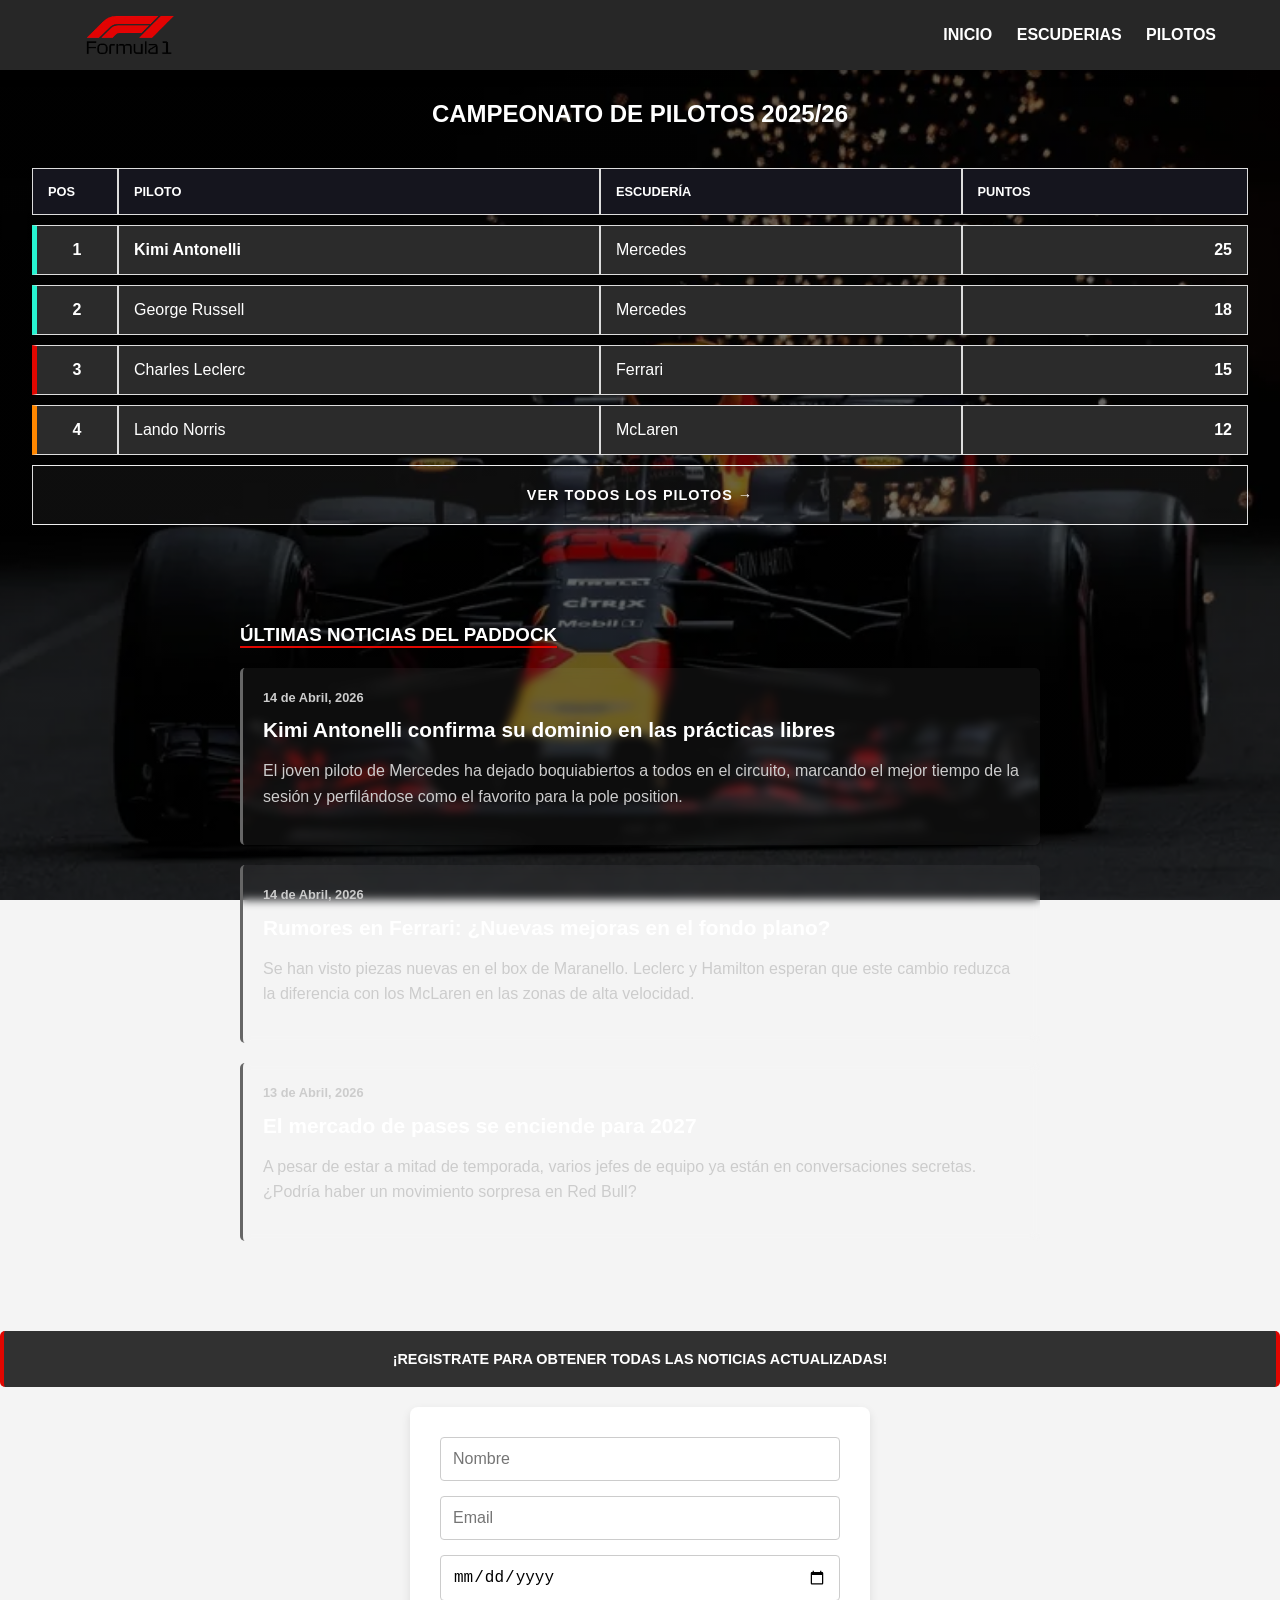
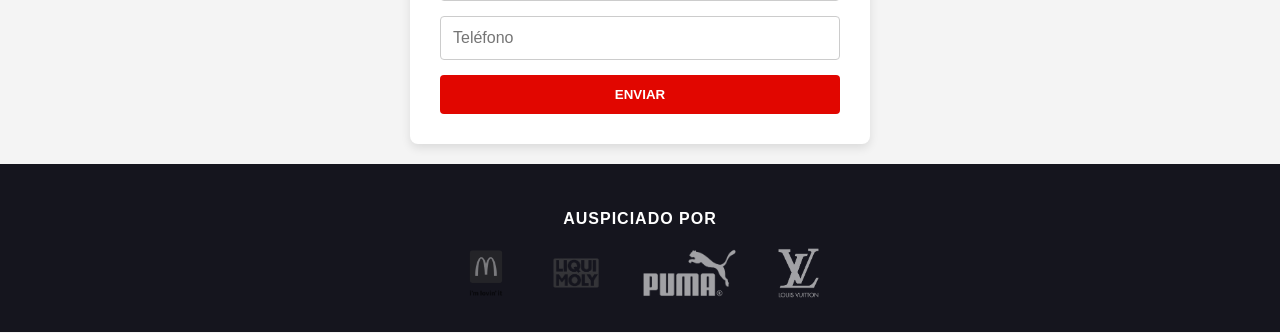
==== HTML/index.html @ a5a4f0b1 "first commit" ====
<!doctype html>
<html lang="es"> <head>
    <title>Formula 1</title>
    <meta charset="utf-8" />
    <meta name="viewport" content="width=device-width, initial-scale=1" />
    <link rel="stylesheet" href="../CSS/style.css" />
  </head>
  <body alt="Logo Formula 1"> 
    <header class="navbar"> 
      <h1 logo><img src="../img/F1_logo_mini.webp" alt="Logo Formula 1"></h1>
      <nav class="topnav">
        <a href="index.html">Inicio</a>
        <a href="escuderias.html">Escuderias</a>
        <a href="pilotos.html">Pilotos</a>
      </nav>
    </header>

    <div class="content">
  <h2 class="table-title">Campeonato de Pilotos 2025/26</h2>
  <table class="f1-table">
    <thead>
      <tr>
        <th>Pos</th>
        <th>Piloto</th>
        <th>Escudería</th>
        <th>Puntos</th>
      </tr>
    </thead>
    <tbody>
      <tr class="mercedes-tabla">
        <td class="pos">1</td>
        <td><strong>Kimi Antonelli</strong></td>
        <td>Mercedes</td>
        <td class="pts">25</td>
      </tr>
      <tr class="mercedes-tabla">
        <td class="pos">2</td>
        <td>George Russell</td>
        <td>Mercedes</td>
        <td class="pts">18</td>
      </tr>
      <tr class="ferrari-tabla">
        <td class="pos">3</td>
        <td>Charles Leclerc</td>
        <td>Ferrari</td>
        <td class="pts">15</td>
      </tr>
      <tr class="mclaren-tabla">
        <td class="pos">4</td>
        <td>Lando Norris</td>
        <td>McLaren</td>
        <td class="pts">12</td>
      </tr>
    <tr class="view-more-row">
        <td colspan="4">
          <a href="pilotos.html" class="view-more-link">Ver todos los pilotos →</a>
        </td>
      </tr>
    </tbody>
  </table>
</div>
<section class="news-section">
    <h3>Últimas Noticias del Paddock</h3>
    
    <article class="news-card">
        <p class="news-date">14 de Abril, 2026</p>
        <h4>Kimi Antonelli confirma su dominio en las prácticas libres</h4>
        <p>El joven piloto de Mercedes ha dejado boquiabiertos a todos en el circuito, marcando el mejor tiempo de la sesión y perfilándose como el favorito para la pole position.</p>
    </article>

    <article class="news-card">
        <p class="news-date">14 de Abril, 2026</p>
        <h4>Rumores en Ferrari: ¿Nuevas mejoras en el fondo plano?</h4>
        <p>Se han visto piezas nuevas en el box de Maranello. Leclerc y Hamilton esperan que este cambio reduzca la diferencia con los McLaren en las zonas de alta velocidad.</p>
    </article>

    <article class="news-card">
        <p class="news-date">13 de Abril, 2026</p>
        <h4>El mercado de pases se enciende para 2027</h4>
        <p>A pesar de estar a mitad de temporada, varios jefes de equipo ya están en conversaciones secretas. ¿Podría haber un movimiento sorpresa en Red Bull?</p>
    </article>
</section>

    <div class="content">
      <p>¡Registrate para obtener todas las noticias actualizadas!</p>

      <form>
        <input type="text" placeholder="Nombre" required name="Nombre" minlength="3">
        <input type="email" placeholder="Email" required name="Email">
        <input type="date" name="Fecha">
        <input type="text" placeholder="Teléfono" name="Teléfono">
        <input type="submit" value="Enviar">
      </form>
    </div>

    <footer class="footer"> 
  <p>Auspiciado por</p>
  <div class="sponsors-container"> <a href="https://www.mcdonalds.com" target="_blank" class="sponsor-link">
      <img src="../img/mcdonalds-logo-png_seeklogo-514642.webp" alt="Logo MC DONALDS" class="sponsor-logo">
    </a>

    <a href="https://www.liqui-moly.com" target="_blank" class="sponsor-link">
      <img src="../img/liqui-moly-logo.webp" alt="Logo LIQUI MOLY" class="sponsor-logo">
    </a>

    <a href="https://www.puma.com" target="_blank" class="sponsor-link">
      <img src="../img/puma-logo-png.webp" alt="Logo PUMA" class="sponsor-logo">
    </a>

    <a href="https://la.louisvuitton.com/" target="_blank" class="sponsor-link">
      <img src="../img/Louis-Vuitton-Logo-PNG.webp" alt="Logo LOUIS VUITTON" class="sponsor-logo">
    </a>
    
    
  </div>
</footer>
    </footer>
  </body>
</html>
---- CSS/style.css ----
.navbar {
    display: flex;
    justify-content: space-between; /* Empuja el logo a un extremo y la nav al otro */
    align-items: center; /* Los centra verticalmente */
    padding: 10px 20px;
    background-color: #15151e; /* Un color oscuro estilo F1 */
    color: white;
}

.topnav a {
    color: white;
    text-decoration: none;
    margin-left: 15px;
}


table {
    width: 100%;
    border-collapse: collapse; /* Quita el espacio doble entre bordes */
    margin: 20px 0;
}

th, td {
    border: 1px solid #ddd;
    padding: 12px;
    text-align: left;
}

th {
    background-color: #e10600; /* El rojo característico de F1 */
    color: white;
}
/* 1. Estilos generales para que la página se vea limpia */
body {
    font-family: Arial, sans-serif;
    margin: 0;
    background-color: #f4f4f4;
}

.navbar {
    display: flex;
    justify-content: space-between;
    align-items: center;
    
    /* 1. Reducimos la altura */
    padding: 5px 5%;          /* Bajamos el padding vertical de 10px a 5px */
    height: 60px;             /* Forzamos una altura fija más pequeña */
    
    background-color: #272727;
    color: white;

    /* 2. El truco para que se quede arriba al scrollear */
    position: sticky;         /* Lo hace "pegajoso" */
    top: 0;                   /* Se queda pegado justo en el borde superior */
    z-index: 1000;            /* Asegura que pase por ENCIMA de las fotos y tablas */
    
    /* Opcional: una pequeña sombra para que se note que flota sobre el fondo */
    box-shadow: 0 2px 10px rgba(0,0,0,0.5); 
}

/* Ajustamos el tamaño del logo para que quepa en el nav más chico */
.navbar img {
    height: 30px;             /* Bajamos de 40px a 30px */
    width: auto;
}

/* 3. Estilo para el Logo */
.navbar img {
    height: 100px;              /* Controlamos el tamaño del logo */
    display: block;
}

/* 4. El Menú de Navegación */
.topnav a {
    color: white;              /* Texto blanco */
    text-decoration: none;     /* Quita el subrayado de los links */
    margin-left: 20px;         /* Separa los links entre sí */
    font-weight: bold;
    text-transform: uppercase; /* Todo en mayúsculas como en la F1 */
    transition: 0.3s;          /* Para que el cambio de color sea suave */
}

/* 5. Efecto al pasar el mouse (Hover) */
.topnav a:hover {
    color: #e10600;            /* Rojo Ferrari/F1 al pasar el mouse */
}

/* Contenedor del formulario */
form {
    background-color: white;
    padding: 30px;
    border-radius: 8px; /* Bordes redondeados */
    box-shadow: 0 4px 10px rgba(0, 0, 0, 0.1); /* Una sombra suave para darle relieve */
    max-width: 400px; /* Evita que el formulario sea gigante */
    margin: 20px auto; /* Lo centra en la pantalla */
    display: flex;
    flex-direction: column; /* Pone un input debajo del otro */
    gap: 15px; /* Crea espacio uniforme entre cada input */
}

/* Estilo para los campos de texto, email y fecha */
input[type="text"],
input[type="email"],
input[type="date"] {
    padding: 12px;
    border: 1px solid #ccc;
    border-radius: 4px;
    font-size: 16px;
    outline: none; /* Quita el borde azul por defecto al hacer click */
    transition: border-color 0.3s;
}

/* Cambio de color cuando el usuario hace click para escribir */
input:focus {
    border-color: #e10600; /* Rojo F1 para indicar que estás escribiendo ahí */
}

/* El botón de enviar */
input[type="submit"] {
    background-color: #e10600;
    color: white;
    padding: 12px;
    border: none;
    border-radius: 4px;
    font-weight: bold;
    cursor: pointer; /* Cambia el cursor a una mano */
    text-transform: uppercase;
    transition: background-color 0.3s;
}

/* Efecto al pasar el mouse por el botón */
input[type="submit"]:hover {
    background-color: #b00500; /* Un rojo más oscuro al presionar */
}
body {
    /* Reemplaza la URL por una imagen HD de F1 */
    background-image: linear-gradient(rgba(0, 0, 0, 0.6), rgba(0, 0, 0, 0.6)), 
                      url(../img/f1_wallpaper.webp);
    
    background-size: cover;       /* La imagen cubre toda la pantalla */
    background-position: center;  /* Centra la foto */
    background-attachment: fixed; /* La imagen se queda quieta mientras haces scroll */
    background-repeat: no-repeat;
    
    margin: 0;
    font-family: Arial, sans-serif;
    color: white; /* Texto blanco para que resalte */
}

/* Estilos para el Footer */
.footer {
    background-color: #15151e; /* Fondo oscuro F1 */
    color: white;
    padding: 30px 20px;
    text-align: center;
}

.footer p {
    text-transform: uppercase;
    font-weight: bold;
    margin-bottom: 20px;
    letter-spacing: 1px;
}

/* 1. Contenedor de logos: Alineación con Flexbox */
.sponsors-container {
    display: flex;
    justify-content: center; /* Centra los logos horizontalmente */
    align-items: center;     /* Los centra verticalmente entre ellos */
    gap: 40px;               /* Espacio uniforme entre cada logo */
    flex-wrap: wrap;         /* Si no caben en la pantalla (móvil), se bajan */
}

/* 2. Estilo base de los logos */
.sponsor-logo {
    height: 50px;            /* Controlamos la altura para que sean uniformes */
    width: auto;             /* Mantiene la proporción */
    
    /* Filtro a Blanco y Negro y opacidad baja */
    filter: grayscale(100%); /* Convierte a B&N completo */
    opacity: 0.6;            /* Lo hace un poco transparente */
    
    transition: all 0.4s ease; /* Suaviza el cambio al pasar el mouse */
}

/* 3. Efecto al pasar el mouse (Hover) */
.sponsor-link:hover .sponsor-logo {
    filter: grayscale(0%);   /* Vuelve a su color original */
    opacity: 1;              /* Opacidad total */
    transform: scale(1.4);   /* Un ligero aumento de tamaño */
}

/* Contenedor y Título */
.table-title {
    text-align: center;
    text-transform: uppercase;
    color: #ffffff;
    font-family: 'F1-Bold', sans-serif; /* Si tuvieras la fuente */
    margin: 30px 0;
}

/* Estilo Base de la Tabla */
.f1-table {
    width: 90%;
    margin: 0 auto;
    border-collapse: separate; /* Permite redondear bordes de filas */
    border-spacing: 0 8px;    /* Separa un poco las filas entre sí */
}

.f1-table th {
    background-color: #15151e;
    color: white;
    padding: 15px;
    text-transform: uppercase;
    font-size: 0.8rem;
}

.f1-table td {
    background-color: rgb(43, 43, 43);
    padding: 15px;
    border-top: 1px solid #eee;
    border-bottom: 1px solid #eee;
}

/* Alineación de datos */
.pos { font-weight: bold; text-align: center; width: 50px; }
.pts { font-weight: bold; text-align: right; }


.mercedes-tabla { border-left: 5px solid #27f4d2; } /* Verde Turquesa Mercedes */
.ferrari-tabla  { border-left: 5px solid #e10600; } /* Rojo Ferrari */
.mclaren-tabla  { border-left: 5px solid #ff8700; } /* Naranja McLaren */
.redbull-tabla  { border-left: 5px solid #3671C6; } /* Azul Red Bull */

/* 1. Asegúrate de que la tabla NO colapse sus bordes */
.f1-table {
    width: 95%;
    border-collapse: separate; 
    border-spacing: 0 10px; /* Esto da el efecto de filas separadas */
}

/* 2. En lugar de darle el borde al <tr>, se lo damos a los <td> */
/* Pero solo a los de esa clase específica */

.mercedes-tabla td { border-top: 1px solid #ddd; border-bottom: 1px solid #ddd; }
.mercedes-tabla td:first-child { 
    border-left: 5px solid #27f4d2; /* Color Mercedes */
}

.ferrari-tabla td { border-top: 1px solid #ddd; border-bottom: 1px solid #ddd; }
.ferrari-tabla td:first-child { 
    border-left: 5px solid #e10600; /* Color Ferrari */
}

.mclaren-tabla td { border-top: 1px solid #ddd; border-bottom: 1px solid #ddd; }
.mclaren-tabla td:first-child { 
    border-left: 5px solid #ff8700; /* Color McLaren */
}

/* 3. Para que el resto de las celdas tengan el borde derecho */
.f1-table td:last-child {
    border-right: 1px solid #ddd;
}
.news-section {
    max-width: 800px;
    margin: 50px auto; /* Mucho margen arriba y abajo para forzar el scroll */
    padding: 20px;
}

.news-section h3 {
    color: #ffffff;
    text-transform: uppercase;
    border-bottom: 2px solid #e10600;
    display: inline-block;
    margin-bottom: 20px;
}

.news-card {
    background: rgba(255, 255, 255, 0.05); /* Fondo muy sutil */
    backdrop-filter: blur(5px); /* Efecto de vidrio esmerilado */
    padding: 20px;
    margin-bottom: 20px;
    border-radius: 5px;
    border-left: 3px solid #666;
    transition: transform 0.3s ease;
}

.news-card:hover {
    transform: translateX(10px); /* Se mueve un poquito al pasar el mouse */
    background: rgba(255, 255, 255, 0.1);
}

.news-date {
    color: #e10600;
    font-size: 0.8rem;
    font-weight: bold;
    margin: 0;
}

.news-card h4 {
    margin: 10px 0;
    color: #fff;
    font-size: 1.3rem;
}

.news-card p {
    color: #ccc;
    line-height: 1.6;
}

.content p {
    background-color: rgba(0, 0, 0, 0.8); /* Negro con 80% de opacidad */
    color: white;
    padding: 20px 40px;       /* Espacio interno para que el texto no toque los bordes del fondo */
    border-radius: 5px;       /* Bordes un poco redondeados estilo F1 */
    border-right:4px solid  #e10600;
    border-left: 4px solid #e10600; /* Detalle en rojo F1 para combinar con la tabla */
    font-weight: bold;
    text-transform: uppercase;
    font-size: 0.9rem;
    text-align: center;
}

  /* Estilo para la fila de "Ver más" */
.view-more-row td {
    text-align: center;
    padding: 20px !important; /* Le damos más aire */
    background-color: rgba(255, 255, 255, 0.05) !important; /* Un fondo sutil */
}

.view-more-link {
    color: #ffffff; /* Rojo F1 */
    text-decoration: none;
    font-weight: bold;
    text-transform: uppercase;
    font-size: 0.9rem;
    letter-spacing: 1px;
    transition: all 0.3s ease;
    display: inline-block;
}

.view-more-link:hover {
    color: rgb(0, 131, 238);
    transform: translateX(5px); /* Pequeño movimiento hacia la derecha */
}

/* Opcional: Quitar el borde de color de la escudería para esta fila */
.view-more-row {
    border-left: none !important;
}

/* Contenedor principal de las tarjetas */
.pilots-container {
    display: flex;
    flex-wrap: wrap;         /* Permite que las tarjetas bajen a la siguiente fila */
    justify-content: center; /* Centra las tarjetas si sobra espacio */
    gap: 25px;               /* Espacio entre tarjetas */
    padding: 40px 5%;
}

/* Estilo de la Tarjeta Individual */
.pilot-card {
    background-color: #15151e; /* Fondo oscuro */
    width: 280px;              /* Ancho fijo para asegurar 4 por fila en pantallas grandes */
    border-radius: 15px;
    overflow: hidden;          /* Corta la imagen si sobresale de los bordes redondeados */
    position: relative;
    border-bottom: 5px solid #666; /* Color genérico, luego lo personalizamos */
    transition: transform 0.3s ease, box-shadow 0.3s ease;
}

.pilot-card:hover {
    transform: translateY(-10px); /* Efecto de levitación */
    box-shadow: 0 10px 20px rgba(0,0,0,0.5);
}

/* Número del piloto arriba a la derecha */
.pilot-number {
    position: absolute;
    top: 10px;
    right: 15px;
    font-size: 2rem;
    font-weight: 900;
    color: rgb(0, 0, 0, 0.7); /* Estilo marca de agua */
    font-style: italic;
    z-index: 10;
}

/* Imagen del piloto */
.pilot-img {
    width: 100%;
    height: 300px;
    object-fit: cover; /* Ajusta la foto sin deformarla */
    filter: grayscale(20%); /* Un toque artístico */
}

/* Información del piloto (Nombre, País, etc) */
.pilot-info {
    padding: 20px;
    background: linear-gradient(transparent, #15151e 20%);
    margin-top: -50px; /* Sube el texto sobre la imagen */
    position: relative;
}

.pilot-country {
    color: #ffffff;
    font-size: 0.8rem;
    text-transform: uppercase;
    
}

.pilot-info h4 {
    margin: 5px 0;
    font-size: 1.5rem;
    color: white;
}

.pilot-team {
    color: #ccc;
    margin: 0;
    font-size: 0.9rem;
}

/* Colores por Escudería (Igual que en la tabla) */
.mercedes { border-bottom-color: #27f4d2; }
.ferrari { border-bottom-color: #e10600; }
.mclaren { border-bottom-color: #ff8700; }
.alpine { border-bottom-color: #2173B8; }
.redbull { border-bottom-color: #215bac; }
.cadillac { border-bottom-color: #585858; }
.astonmartin { border-bottom-color: #1d4728; }

/* Contenedor que permite el scroll horizontal */ /*Aca empieza el css de escuderias*/
.carousel-container {
    display: flex;
    overflow-x: auto;          /* Habilita el scroll horizontal */
    scroll-snap-type: x mandatory; /* El truco: obliga a las fotos a "encajar" */
    gap: 20px;
    padding: 20px;
    scrollbar-width: none;     /* Oculta la barra de scroll en Firefox */
}

.carousel-container::-webkit-scrollbar {
    display: none;             /* Oculta la barra de scroll en Chrome/Safari */
}

/* Cada item del carrusel */
.carousel-item {
    flex: 0 0 100%;             /* Cada foto ocupa el 80% del ancho de la pantalla */
    scroll-snap-align: center;  /* Al scrollear, la foto se centra automáticamente */
    position: relative;
    border-radius: 15px;
    overflow: hidden;
    background-color: #15151e;
}

.carousel-item img {
    width: 100%;
    height: 700px;             /* Altura fija para los monoplazas */
    object-fit: cover;         /* Para que la foto no se deforme */
    display: block;
}

/* Texto sobre la imagen */
.carousel-caption {
    position: absolute;
    bottom: 0;
    left: 0;
    right: 0;
    background: linear-gradient(transparent, rgba(0,0,0,0.9));
    padding: 40px 20px 20px;
    color: white;
}

.carousel-caption h3 {
    background-color: rgba(0, 0, 0, 0.8); /* Negro con 80% de opacidad */
    color: white;
    padding: 20px 40px;       /* Espacio interno para que el texto no toque los bordes del fondo */
    border-radius: 5px;       /* Bordes un poco redondeados estilo F1 */
    border-right:4px solid  #e10600;
    border-left: 4px solid #e10600; /* Detalle en rojo F1 para combinar con la tabla */
    font-weight: bold;
    text-transform: uppercase;
    font-size: 0.9rem;
    text-align: center;
}

.instruction {
    text-align: center;
    color: #666;
    font-size: 1.5rem;
    margin-top: 10px;
    text-transform: uppercase;
}

.section-title {
  text-align: center;
    color: #ffffff;
    font-size: 2rem;
    margin-top: 10px;
    text-transform: uppercase;
}
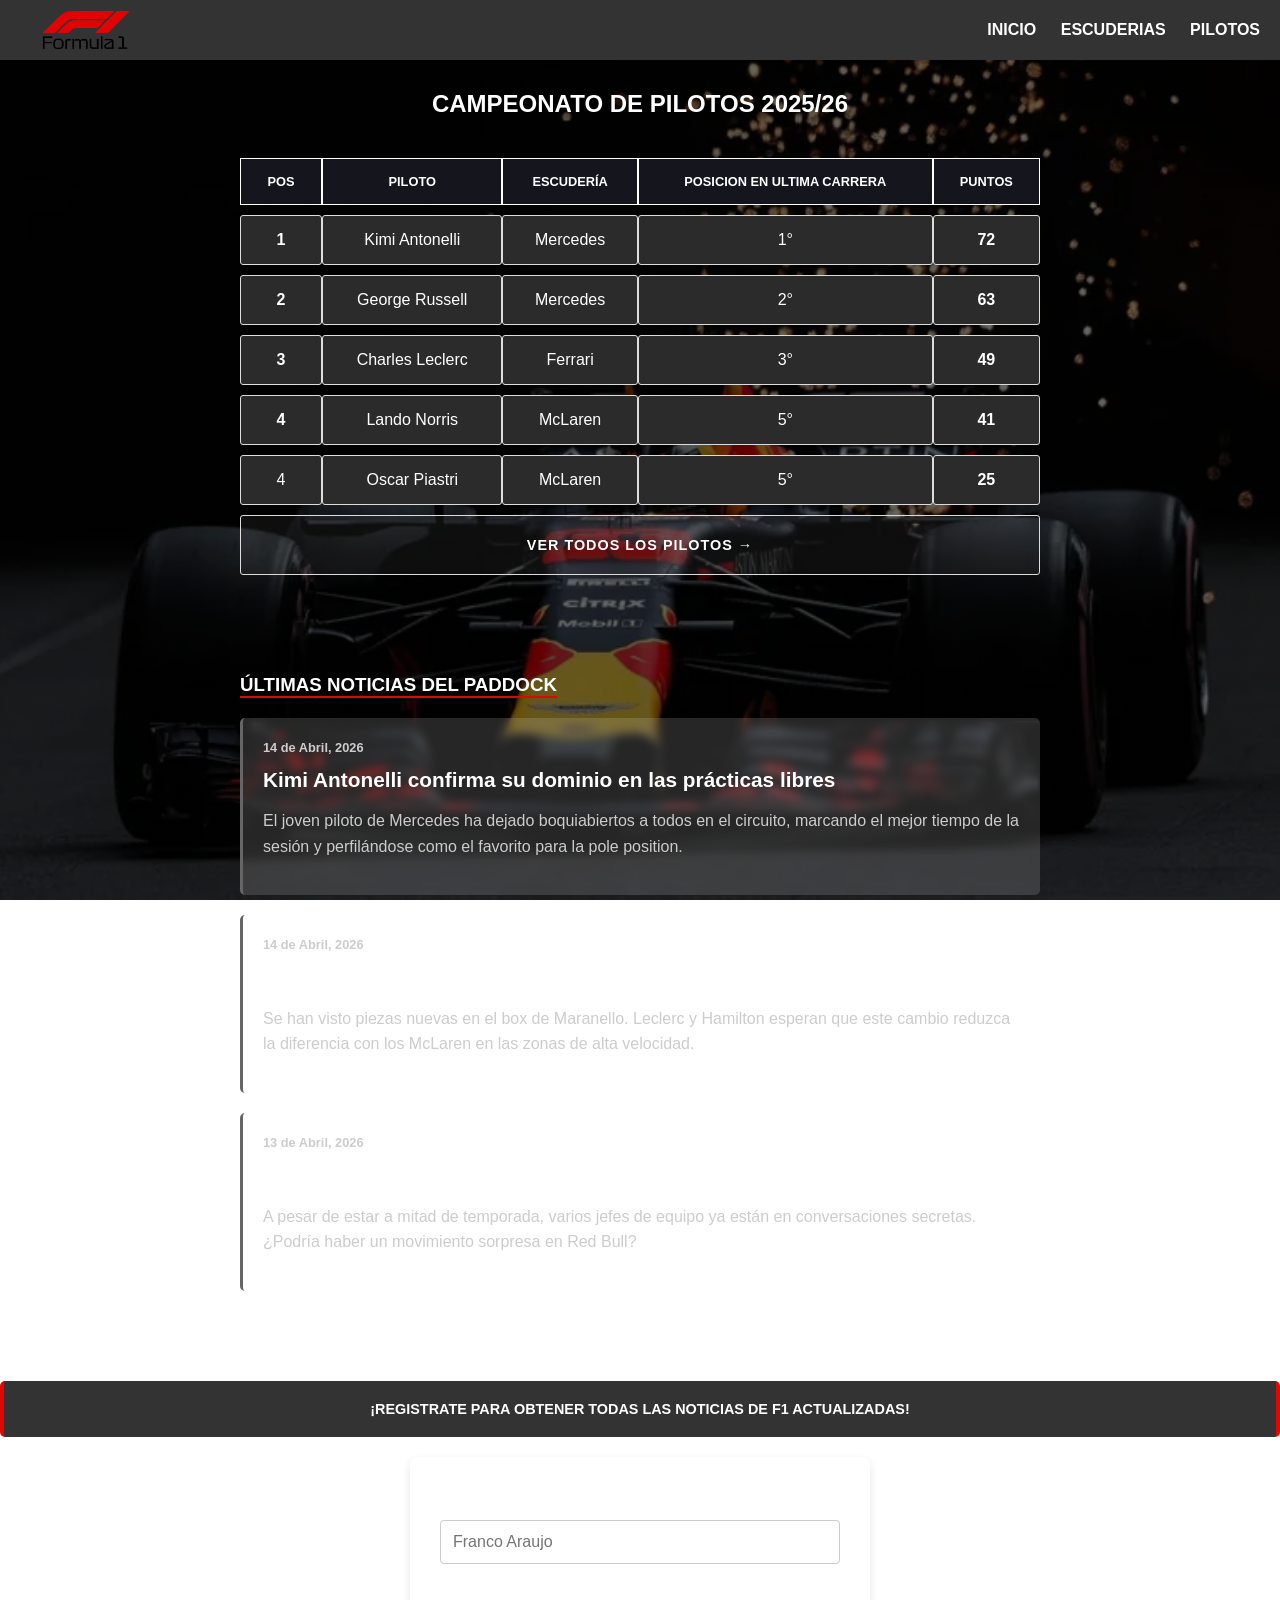
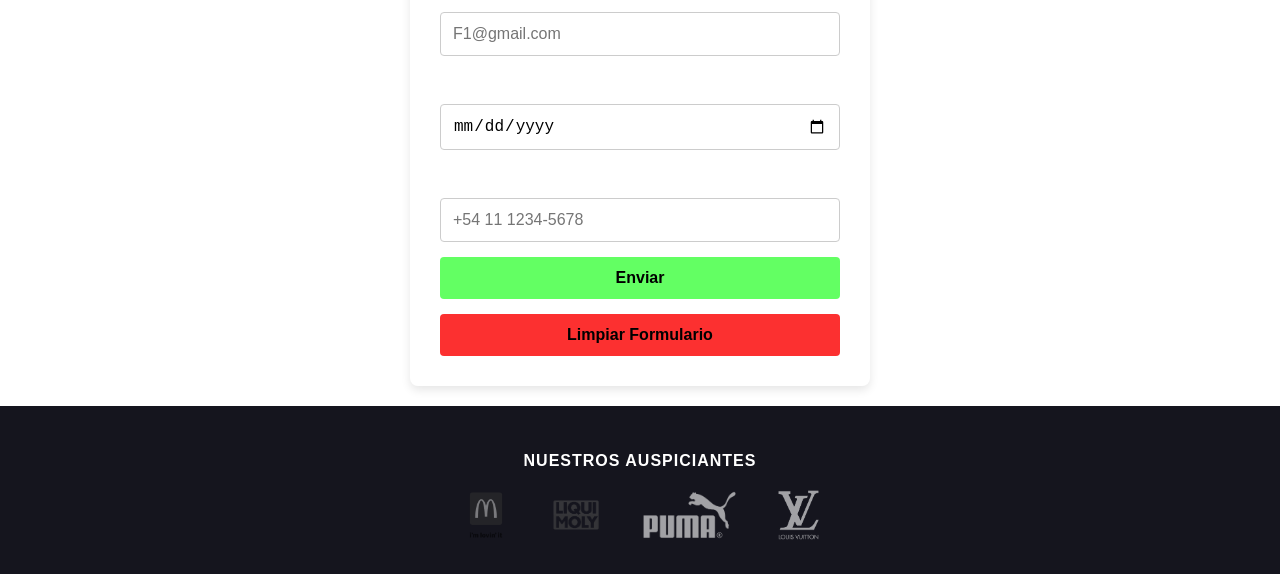
==== commit e21aca08: "Refactor code structure for improved readability and maintainability" ====
--- a/HTML/index.html
+++ b/HTML/index.html
@@ -6,8 +6,8 @@
     <link rel="stylesheet" href="../CSS/style.css" />
   </head>
   <body alt="Logo Formula 1"> 
-    <header class="navbar"> 
-      <h1 logo><img src="../img/F1_logo_mini.webp" alt="Logo Formula 1"></h1>
+    <header class="navbarx"> 
+      <h1><a href="./index.html"><img src="../img/F1_logo_mini.webp" alt="Logo Formula 1"></a></h1>
       <nav class="topnav">
         <a href="index.html">Inicio</a>
         <a href="escuderias.html">Escuderias</a>
@@ -23,36 +23,49 @@
         <th>Pos</th>
         <th>Piloto</th>
         <th>Escudería</th>
+        <th>Posicion en ultima carrera</th>
         <th>Puntos</th>
       </tr>
     </thead>
     <tbody>
-      <tr class="mercedes-tabla">
+      <tr >
         <td class="pos">1</td>
-        <td><strong>Kimi Antonelli</strong></td>
+        <td class="mercedes-tabla">Kimi Antonelli</td>
         <td>Mercedes</td>
+        <td>1°</td>
+        <td class="pts">72</td>
+      </tr>
+      <tr >
+        <td class="pos">2</td>
+        <td class="mercedes-tabla">George Russell</td>
+        <td>Mercedes</td>
+        <td>2°</td>
+        <td class="pts">63</td>
+      </tr>
+      <tr >
+        <td class="pos">3</td>
+        <td class="ferrari-tabla">Charles Leclerc</td>
+        <td>Ferrari</td>
+        <td>3°</td>
+        <td class="pts">49</td>
+      </tr>
+      <tr >
+        <td class="pos">4</td>
+        <td class="mclaren-tabla">Lando Norris</td>
+        <td>McLaren</td>
+        <td>5°</td>
+        <td class="pts">41</td>
+      </tr>
+      <tr >
+        <td>4</td>
+        <td class="mclaren-tabla">Oscar Piastri</td>
+        <td>McLaren</td>
+        <td>5°</td>
         <td class="pts">25</td>
       </tr>
-      <tr class="mercedes-tabla">
-        <td class="pos">2</td>
-        <td>George Russell</td>
-        <td>Mercedes</td>
-        <td class="pts">18</td>
-      </tr>
-      <tr class="ferrari-tabla">
-        <td class="pos">3</td>
-        <td>Charles Leclerc</td>
-        <td>Ferrari</td>
-        <td class="pts">15</td>
-      </tr>
-      <tr class="mclaren-tabla">
-        <td class="pos">4</td>
-        <td>Lando Norris</td>
-        <td>McLaren</td>
-        <td class="pts">12</td>
-      </tr>
+      
     <tr class="view-more-row">
-        <td colspan="4">
+        <td colspan="5">
           <a href="pilotos.html" class="view-more-link">Ver todos los pilotos →</a>
         </td>
       </tr>
@@ -82,19 +95,24 @@
 </section>
 
     <div class="content">
-      <p>¡Registrate para obtener todas las noticias actualizadas!</p>
+      <p>¡Registrate para obtener todas las noticias de F1 actualizadas!</p>
 
       <form>
-        <input type="text" placeholder="Nombre" required name="Nombre" minlength="3">
-        <input type="email" placeholder="Email" required name="Email">
+        <label for="newsletter">Nombre</label>
+        <input type="text" placeholder="Franco Araujo" required name="Nombre" minlength="3">
+        <label for="Email">Correo Electrónico</label>
+        <input type="email" placeholder="F1@gmail.com" required name="Email">
+        <label for="newsletter">Fecha de nacimiento</label>
         <input type="date" name="Fecha">
-        <input type="text" placeholder="Teléfono" name="Teléfono">
+        <label for="phone">Número de teléfono</label>
+        <input type="text" placeholder="+54 11 1234-5678" name="Teléfono">
         <input type="submit" value="Enviar">
+        <input type="reset" value="Limpiar Formulario">
       </form>
     </div>
-
+</body>
     <footer class="footer"> 
-  <p>Auspiciado por</p>
+  <p>Nuestros auspiciantes</p>
   <div class="sponsors-container"> <a href="https://www.mcdonalds.com" target="_blank" class="sponsor-link">
       <img src="../img/mcdonalds-logo-png_seeklogo-514642.webp" alt="Logo MC DONALDS" class="sponsor-logo">
     </a>
@@ -114,6 +132,5 @@
     
   </div>
 </footer>
-    </footer>
-  </body>
+  
 </html>
--- a/CSS/style.css
+++ b/CSS/style.css
@@ -1,93 +1,142 @@
-.navbar {
+.navbarx {
     display: flex;
+    height: 60px;  
     justify-content: space-between; /* Empuja el logo a un extremo y la nav al otro */
     align-items: center; /* Los centra verticalmente */
     padding: 10px 20px;
-    background-color: #15151e; /* Un color oscuro estilo F1 */
-    color: white;
-}
-
-.topnav a {
-    color: white;
-    text-decoration: none;
-    margin-left: 15px;
-}
-
-
-table {
-    width: 100%;
-    border-collapse: collapse; /* Quita el espacio doble entre bordes */
-    margin: 20px 0;
-}
-
-th, td {
-    border: 1px solid #ddd;
-    padding: 12px;
-    text-align: left;
-}
-
-th {
-    background-color: #e10600; /* El rojo característico de F1 */
-    color: white;
-}
-/* 1. Estilos generales para que la página se vea limpia */
-body {
-    font-family: Arial, sans-serif;
-    margin: 0;
-    background-color: #f4f4f4;
-}
-
-.navbar {
-    display: flex;
-    justify-content: space-between;
-    align-items: center;
-    
-    /* 1. Reducimos la altura */
-    padding: 5px 5%;          /* Bajamos el padding vertical de 10px a 5px */
-    height: 60px;             /* Forzamos una altura fija más pequeña */
-    
-    background-color: #272727;
-    color: white;
-
-    /* 2. El truco para que se quede arriba al scrollear */
-    position: sticky;         /* Lo hace "pegajoso" */
+    background-color: #333333; 
+    color: white;
+    position: sticky;  /*para que el nav se quede arriba al scrollear */       
     top: 0;                   /* Se queda pegado justo en el borde superior */
     z-index: 1000;            /* Asegura que pase por ENCIMA de las fotos y tablas */
-    
-    /* Opcional: una pequeña sombra para que se note que flota sobre el fondo */
-    box-shadow: 0 2px 10px rgba(0,0,0,0.5); 
+    box-sizing: border-box;
+    margin: auto;
 }
 
 /* Ajustamos el tamaño del logo para que quepa en el nav más chico */
-.navbar img {
-    height: 30px;             /* Bajamos de 40px a 30px */
+.navbarx img {
+    height: 100px;             
     width: auto;
-}
-
-/* 3. Estilo para el Logo */
-.navbar img {
-    height: 100px;              /* Controlamos el tamaño del logo */
     display: block;
 }
 
-/* 4. El Menú de Navegación */
+/* El Menú de Navegación */
 .topnav a {
-    color: white;              /* Texto blanco */
+    color: white;        
     text-decoration: none;     /* Quita el subrayado de los links */
     margin-left: 20px;         /* Separa los links entre sí */
     font-weight: bold;
-    text-transform: uppercase; /* Todo en mayúsculas como en la F1 */
+    text-transform: uppercase;
     transition: 0.3s;          /* Para que el cambio de color sea suave */
 }
 
-/* 5. Efecto al pasar el mouse (Hover) */
+/* Efecto al pasar el mouse (Hover) */
 .topnav a:hover {
-    color: #e10600;            /* Rojo Ferrari/F1 al pasar el mouse */
+    color: #e10600;            /* Rojo al pasar el mouse */
+}
+
+
+/* Contenedor y Título */
+.table-title {
+    text-align: center;
+    text-transform: uppercase;
+    color: #ffffff;
+    font-family: sans-serif;
+    margin: 30px 0;
+}
+
+/* Estilo Base de la Tabla */
+.f1-table {
+    width: 90%;
+    margin: auto;
+}
+
+.f1-table th {
+    background-color: #15151e;
+    color: white;
+    padding: 15px;
+    text-transform: uppercase;
+    font-size: 0.8rem;
+    border: 1px solid #ffffff
+}
+
+.f1-table td {
+    background-color: rgb(43, 43, 43);
+    padding: 15px;
+    text-align: center;
+    border-radius: 3px;
+        border: 1px solid #ddd;
+}
+/* Alineación de datos */
+.pos { font-weight: bold; text-align: center; width: 50px; }
+.pts { font-weight: bold; text-align: center; }
+
+
+.mercedes-tabla { border-left: 5px solid #27f4d2; } 
+.ferrari-tabla  { border-left: 5px solid #e10600; } 
+.mclaren-tabla  { border-left: 5px solid #ff8700; } 
+.redbull-tabla  { border-left: 5px solid #3671C6; } 
+
+
+.f1-table {
+    max-width: 800px;
+    border-collapse: separate; 
+    border-spacing: 0 10px; /* Esto da el efecto de filas separadas */
+}
+
+/* 2. En lugar de darle el borde al <tr>, se lo damos a los <td> */
+/* Pero solo a los de esa clase específica */
+
+.mercedes-tabla td { border-top: 1px solid #ddd; border-bottom: 1px solid #ddd; }
+.mercedes-tabla td:first-child { 
+    border-left: 5px solid #27f4d2; /* Color Mercedes */
+}
+
+.ferrari-tabla td { border-top: 1px solid #ddd; border-bottom: 1px solid #ddd; }
+.ferrari-tabla td:first-child { 
+    border-left: 5px solid #e10600; /* Color Ferrari */
+}
+
+.mclaren-tabla td { border-top: 1px solid #ddd; border-bottom: 1px solid #ddd; }
+.mclaren-tabla td:first-child { 
+    border-left: 5px solid #ff8700; /* Color McLaren */
+}
+
+/* 3. Para que el resto de las celdas tengan el borde derecho */
+.f1-table td:last-child {
+    border-right: 1px solid #ddd;
+}
+  /* Estilo para la fila de "Ver más" */
+.view-more-row td {
+    text-align: center;
+    padding: 20px !important; /* Le damos más aire */
+    background-color: rgba(255, 255, 255, 0.05) !important; /* Un fondo sutil */
+}
+
+.view-more-link {
+    color: #ffffff; /* Rojo F1 */
+    text-decoration: none;
+    font-weight: bold;
+    text-transform: uppercase;
+    font-size: 0.9rem;
+    letter-spacing: 1px;
+    transition: all 0.3s ease;
+    display: inline-block;
+}
+
+.view-more-link:hover {
+    color: rgb(255, 0, 0);
+    transform: translateX(15px); /* Pequeño movimiento hacia la derecha */
+}
+
+/* Opcional: Quitar el borde de color de la escudería para esta fila */
+.view-more-row {
+    border-left: none !important;
 }
 
 /* Contenedor del formulario */
 form {
-    background-color: white;
+    background-color: rgba(255, 255, 255, 0.15);
     padding: 30px;
     border-radius: 8px; /* Bordes redondeados */
     box-shadow: 0 4px 10px rgba(0, 0, 0, 0.1); /* Una sombra suave para darle relieve */
@@ -97,6 +146,8 @@
     flex-direction: column; /* Pone un input debajo del otro */
     gap: 15px; /* Crea espacio uniforme entre cada input */
 }
+form label {
+    color: #ffffff;}
 
 /* Estilo para los campos de texto, email y fecha */
 input[type="text"],
@@ -106,34 +157,48 @@
     border: 1px solid #ccc;
     border-radius: 4px;
     font-size: 16px;
-    outline: none; /* Quita el borde azul por defecto al hacer click */
+    outline: none;
     transition: border-color 0.3s;
 }
 
 /* Cambio de color cuando el usuario hace click para escribir */
 input:focus {
-    border-color: #e10600; /* Rojo F1 para indicar que estás escribiendo ahí */
+    border-color: #e10600; /* para indicar que estás escribiendo ahí */
 }
 
 /* El botón de enviar */
 input[type="submit"] {
-    background-color: #e10600;
-    color: white;
+    background-color: #63ff63;
+    color: rgb(0, 0, 0);
     padding: 12px;
     border: none;
     border-radius: 4px;
     font-weight: bold;
     cursor: pointer; /* Cambia el cursor a una mano */
-    text-transform: uppercase;
     transition: background-color 0.3s;
+    font-size: 16px;
+}
+input[type="reset"] {
+    background-color: #fc3030;
+    color: rgb(0, 0, 0);
+    padding: 12px;
+    border: none;
+    border-radius: 4px;
+    font-weight: bold;
+    cursor: pointer; /* Cambia el cursor a una mano */
+    transition: background-color 0.3s;
+    font-size: 16px;
 }
 
 /* Efecto al pasar el mouse por el botón */
 input[type="submit"]:hover {
-    background-color: #b00500; /* Un rojo más oscuro al presionar */
+    background-color: #35ff23; /* Un rojo más oscuro al presionar */
+}
+input[type="reset"]:hover {
+    background-color: #ff0000; /* Un rojo más oscuro al presionar */
 }
 body {
-    /* Reemplaza la URL por una imagen HD de F1 */
+    
     background-image: linear-gradient(rgba(0, 0, 0, 0.6), rgba(0, 0, 0, 0.6)), 
                       url(../img/f1_wallpaper.webp);
     
@@ -141,7 +206,6 @@
     background-position: center;  /* Centra la foto */
     background-attachment: fixed; /* La imagen se queda quieta mientras haces scroll */
     background-repeat: no-repeat;
-    
     margin: 0;
     font-family: Arial, sans-serif;
     color: white; /* Texto blanco para que resalte */
@@ -149,7 +213,7 @@
 
 /* Estilos para el Footer */
 .footer {
-    background-color: #15151e; /* Fondo oscuro F1 */
+    background-color: #15151e; 
     color: white;
     padding: 30px 20px;
     text-align: center;
@@ -179,7 +243,6 @@
     /* Filtro a Blanco y Negro y opacidad baja */
     filter: grayscale(100%); /* Convierte a B&N completo */
     opacity: 0.6;            /* Lo hace un poco transparente */
-    
     transition: all 0.4s ease; /* Suaviza el cambio al pasar el mouse */
 }
 
@@ -187,80 +250,9 @@
 .sponsor-link:hover .sponsor-logo {
     filter: grayscale(0%);   /* Vuelve a su color original */
     opacity: 1;              /* Opacidad total */
-    transform: scale(1.4);   /* Un ligero aumento de tamaño */
-}
-
-/* Contenedor y Título */
-.table-title {
-    text-align: center;
-    text-transform: uppercase;
-    color: #ffffff;
-    font-family: 'F1-Bold', sans-serif; /* Si tuvieras la fuente */
-    margin: 30px 0;
-}
-
-/* Estilo Base de la Tabla */
-.f1-table {
-    width: 90%;
-    margin: 0 auto;
-    border-collapse: separate; /* Permite redondear bordes de filas */
-    border-spacing: 0 8px;    /* Separa un poco las filas entre sí */
-}
-
-.f1-table th {
-    background-color: #15151e;
-    color: white;
-    padding: 15px;
-    text-transform: uppercase;
-    font-size: 0.8rem;
-}
-
-.f1-table td {
-    background-color: rgb(43, 43, 43);
-    padding: 15px;
-    border-top: 1px solid #eee;
-    border-bottom: 1px solid #eee;
-}
-
-/* Alineación de datos */
-.pos { font-weight: bold; text-align: center; width: 50px; }
-.pts { font-weight: bold; text-align: right; }
-
-
-.mercedes-tabla { border-left: 5px solid #27f4d2; } /* Verde Turquesa Mercedes */
-.ferrari-tabla  { border-left: 5px solid #e10600; } /* Rojo Ferrari */
-.mclaren-tabla  { border-left: 5px solid #ff8700; } /* Naranja McLaren */
-.redbull-tabla  { border-left: 5px solid #3671C6; } /* Azul Red Bull */
-
-/* 1. Asegúrate de que la tabla NO colapse sus bordes */
-.f1-table {
-    width: 95%;
-    border-collapse: separate; 
-    border-spacing: 0 10px; /* Esto da el efecto de filas separadas */
-}
-
-/* 2. En lugar de darle el borde al <tr>, se lo damos a los <td> */
-/* Pero solo a los de esa clase específica */
-
-.mercedes-tabla td { border-top: 1px solid #ddd; border-bottom: 1px solid #ddd; }
-.mercedes-tabla td:first-child { 
-    border-left: 5px solid #27f4d2; /* Color Mercedes */
-}
-
-.ferrari-tabla td { border-top: 1px solid #ddd; border-bottom: 1px solid #ddd; }
-.ferrari-tabla td:first-child { 
-    border-left: 5px solid #e10600; /* Color Ferrari */
-}
-
-.mclaren-tabla td { border-top: 1px solid #ddd; border-bottom: 1px solid #ddd; }
-.mclaren-tabla td:first-child { 
-    border-left: 5px solid #ff8700; /* Color McLaren */
-}
-
-/* 3. Para que el resto de las celdas tengan el borde derecho */
-.f1-table td:last-child {
-    border-right: 1px solid #ddd;
-}
+    transform: scale(1.8);   /* aumento de tamaño */
+}
+
 .news-section {
     max-width: 800px;
     margin: 50px auto; /* Mucho margen arriba y abajo para forzar el scroll */
@@ -276,8 +268,8 @@
 }
 
 .news-card {
-    background: rgba(255, 255, 255, 0.05); /* Fondo muy sutil */
-    backdrop-filter: blur(5px); /* Efecto de vidrio esmerilado */
+    background: rgba(255, 255, 255, 0.15); 
+    backdrop-filter: blur(5px); 
     padding: 20px;
     margin-bottom: 20px;
     border-radius: 5px;
@@ -321,33 +313,7 @@
     text-align: center;
 }
 
-  /* Estilo para la fila de "Ver más" */
-.view-more-row td {
-    text-align: center;
-    padding: 20px !important; /* Le damos más aire */
-    background-color: rgba(255, 255, 255, 0.05) !important; /* Un fondo sutil */
-}
-
-.view-more-link {
-    color: #ffffff; /* Rojo F1 */
-    text-decoration: none;
-    font-weight: bold;
-    text-transform: uppercase;
-    font-size: 0.9rem;
-    letter-spacing: 1px;
-    transition: all 0.3s ease;
-    display: inline-block;
-}
-
-.view-more-link:hover {
-    color: rgb(0, 131, 238);
-    transform: translateX(5px); /* Pequeño movimiento hacia la derecha */
-}
-
-/* Opcional: Quitar el borde de color de la escudería para esta fila */
-.view-more-row {
-    border-left: none !important;
-}
+
 
 /* Contenedor principal de las tarjetas */
 .pilots-container {
@@ -361,11 +327,11 @@
 /* Estilo de la Tarjeta Individual */
 .pilot-card {
     background-color: #15151e; /* Fondo oscuro */
-    width: 280px;              /* Ancho fijo para asegurar 4 por fila en pantallas grandes */
+    width: 280px;              /* Ancho fijo  */
     border-radius: 15px;
     overflow: hidden;          /* Corta la imagen si sobresale de los bordes redondeados */
     position: relative;
-    border-bottom: 5px solid #666; /* Color genérico, luego lo personalizamos */
+    border-bottom: 5px solid #666; 
     transition: transform 0.3s ease, box-shadow 0.3s ease;
 }
 
@@ -421,7 +387,7 @@
     font-size: 0.9rem;
 }
 
-/* Colores por Escudería (Igual que en la tabla) */
+/* Colores por Escudería */
 .mercedes { border-bottom-color: #27f4d2; }
 .ferrari { border-bottom-color: #e10600; }
 .mclaren { border-bottom-color: #ff8700; }
@@ -430,7 +396,8 @@
 .cadillac { border-bottom-color: #585858; }
 .astonmartin { border-bottom-color: #1d4728; }
 
-/* Contenedor que permite el scroll horizontal */ /*Aca empieza el css de escuderias*/
+/* Contenedor que permite el scroll horizontal */ 
+/*Aca empieza el css de escuderias*/
 .carousel-container {
     display: flex;
     overflow-x: auto;          /* Habilita el scroll horizontal */
@@ -455,8 +422,8 @@
 }
 
 .carousel-item img {
-    width: 100%;
-    height: 700px;             /* Altura fija para los monoplazas */
+    width: 100%vw;
+    height: 70vh;             /* Altura fija para los monoplazas */
     object-fit: cover;         /* Para que la foto no se deforme */
     display: block;
 }
@@ -494,9 +461,13 @@
 }
 
 .section-title {
-  text-align: center;
+    text-align: center;
     color: #ffffff;
     font-size: 2rem;
     margin-top: 10px;
     text-transform: uppercase;
-}+}
+.carousel-caption {
+    background-color: rgba(0.1, 0.1, 0.1, 0.7);
+}
+
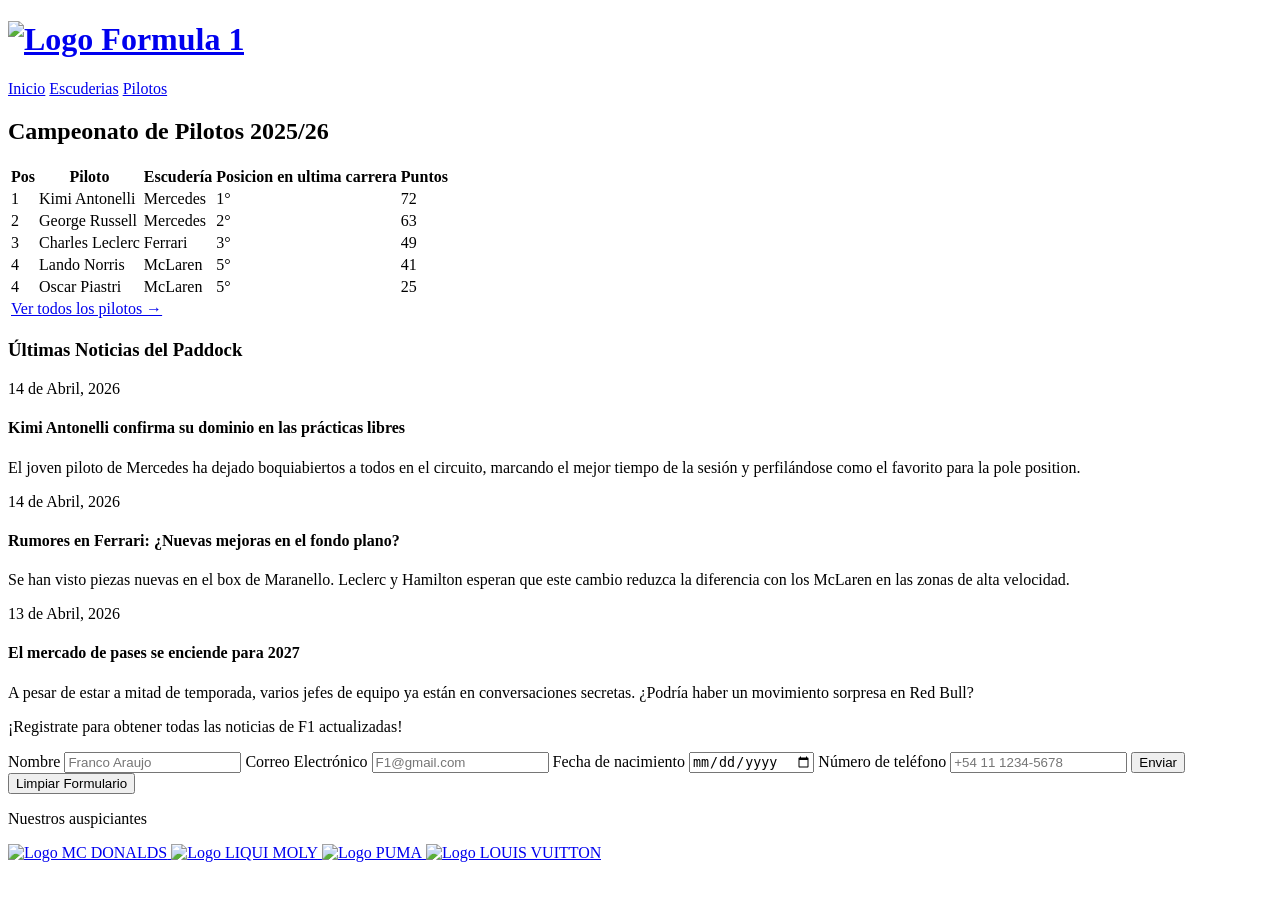
==== commit 61493f64: "Update image paths in HTML and CSS files for consistency" ====
--- a/HTML/index.html
+++ b/HTML/index.html
@@ -3,11 +3,11 @@
     <title>Formula 1</title>
     <meta charset="utf-8" />
     <meta name="viewport" content="width=device-width, initial-scale=1" />
-    <link rel="stylesheet" href="../CSS/style.css" />
+    <link rel="stylesheet" href="./CSS/style.css" />
   </head>
   <body alt="Logo Formula 1"> 
     <header class="navbarx"> 
-      <h1><a href="./index.html"><img src="../img/F1_logo_mini.webp" alt="Logo Formula 1"></a></h1>
+      <h1><a href="./index.html"><img src="./img/F1_logo_mini.webp" alt="Logo Formula 1"></a></h1>
       <nav class="topnav">
         <a href="index.html">Inicio</a>
         <a href="escuderias.html">Escuderias</a>
@@ -114,19 +114,19 @@
     <footer class="footer"> 
   <p>Nuestros auspiciantes</p>
   <div class="sponsors-container"> <a href="https://www.mcdonalds.com" target="_blank" class="sponsor-link">
-      <img src="../img/mcdonalds-logo-png_seeklogo-514642.webp" alt="Logo MC DONALDS" class="sponsor-logo">
+      <img src="./img/mcdonalds-logo-png_seeklogo-514642.webp" alt="Logo MC DONALDS" class="sponsor-logo">
     </a>
 
     <a href="https://www.liqui-moly.com" target="_blank" class="sponsor-link">
-      <img src="../img/liqui-moly-logo.webp" alt="Logo LIQUI MOLY" class="sponsor-logo">
+      <img src="./img/liqui-moly-logo.webp" alt="Logo LIQUI MOLY" class="sponsor-logo">
     </a>
 
     <a href="https://www.puma.com" target="_blank" class="sponsor-link">
-      <img src="../img/puma-logo-png.webp" alt="Logo PUMA" class="sponsor-logo">
+      <img src="./img/puma-logo-png.webp" alt="Logo PUMA" class="sponsor-logo">
     </a>
 
     <a href="https://la.louisvuitton.com/" target="_blank" class="sponsor-link">
-      <img src="../img/Louis-Vuitton-Logo-PNG.webp" alt="Logo LOUIS VUITTON" class="sponsor-logo">
+      <img src="./img/Louis-Vuitton-Logo-PNG.webp" alt="Logo LOUIS VUITTON" class="sponsor-logo">
     </a>
     
     
